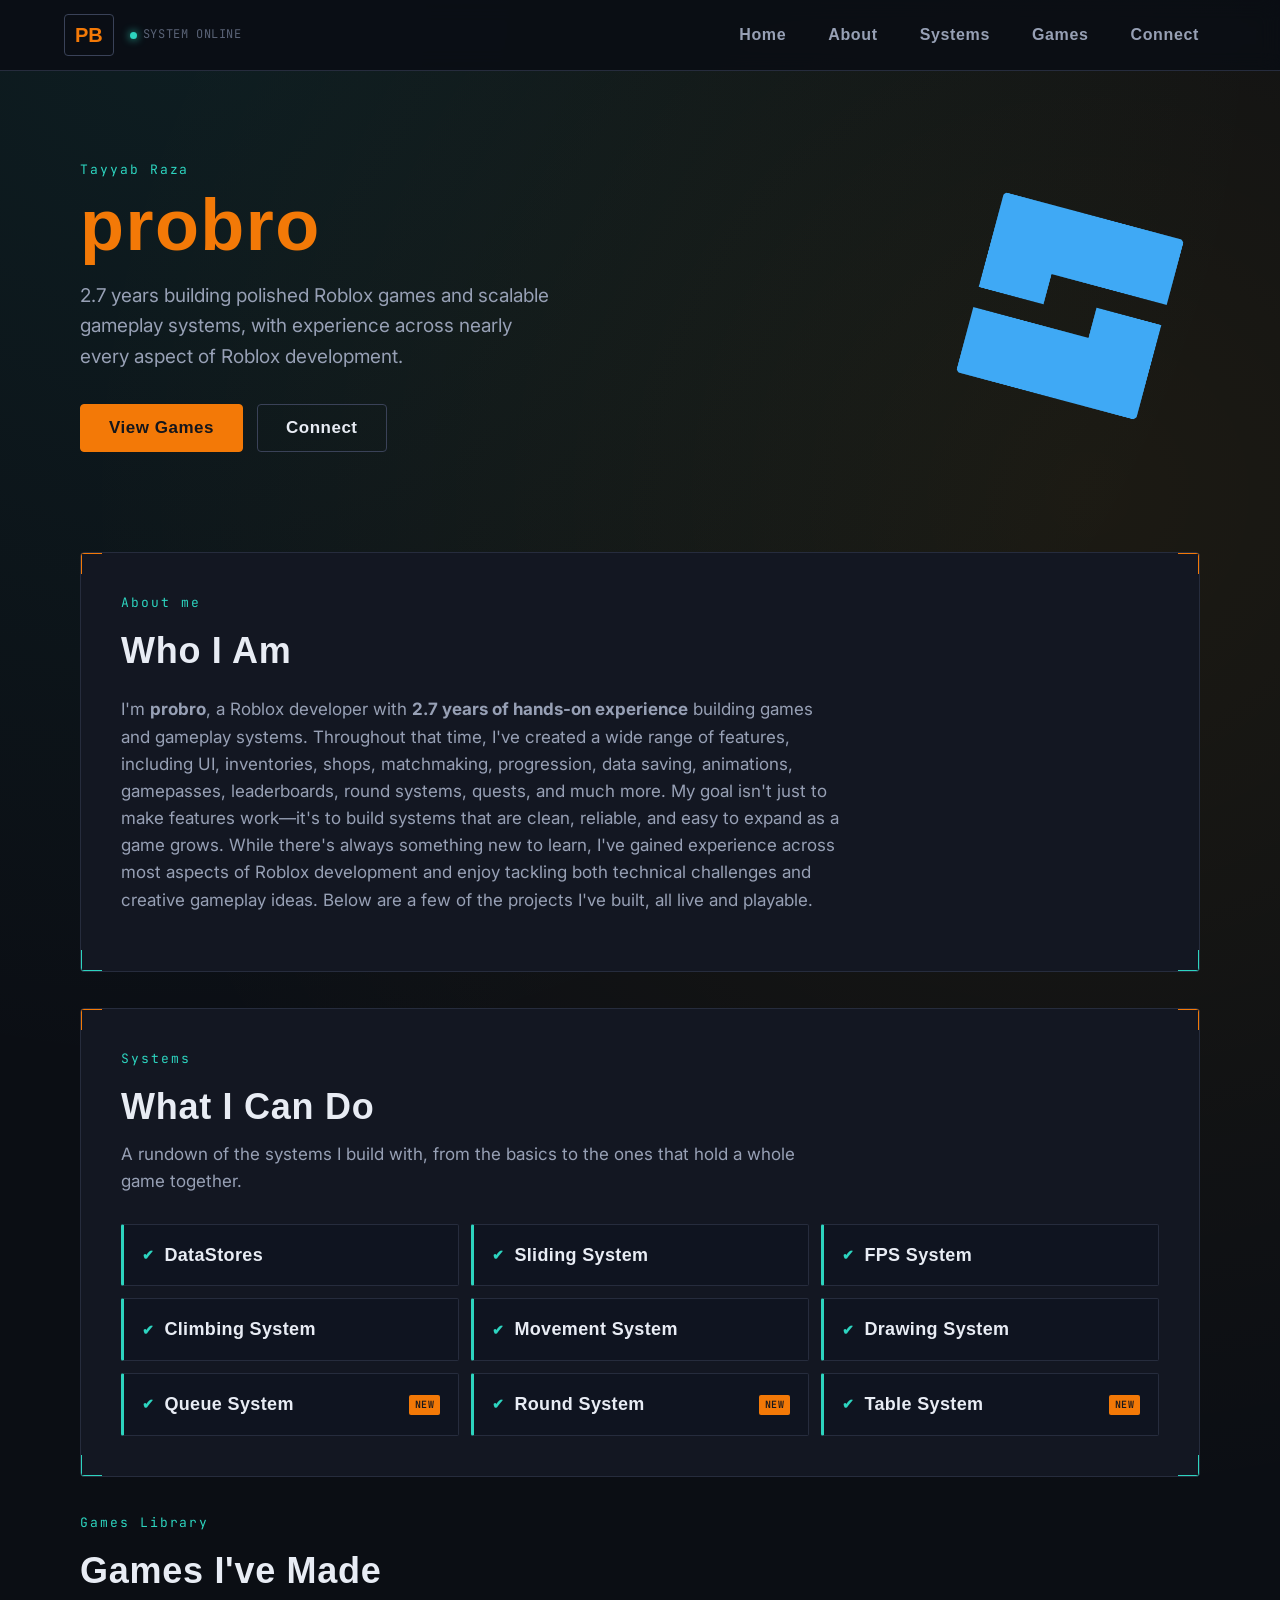
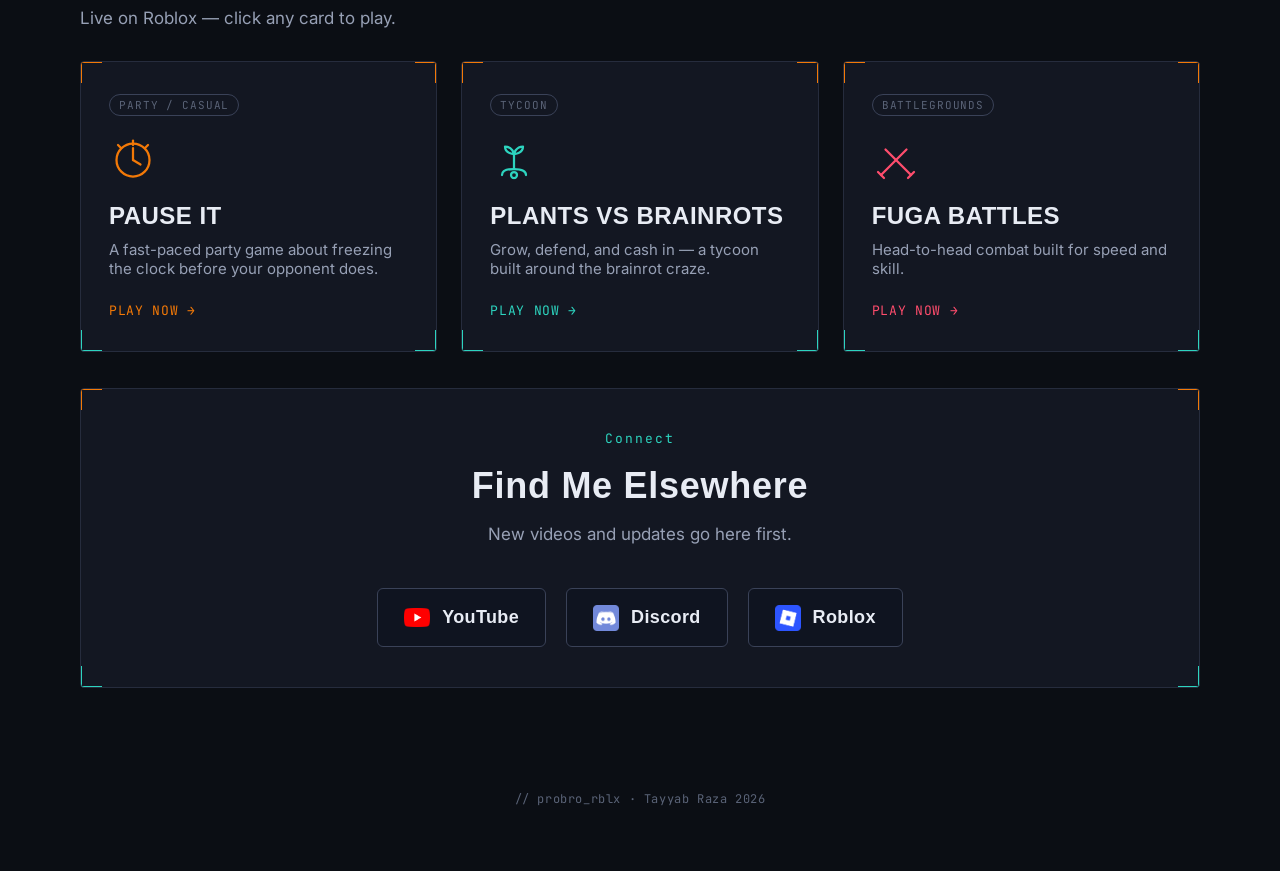
==== index.html @ f7aca0ba "Add files via upload" ====
<!DOCTYPE html>
<html lang="en">
<head>
<meta charset="UTF-8">
<meta name="viewport" content="width=device-width, initial-scale=1.0">
<title>probro — Roblox Developer</title>

<link rel="preconnect" href="https://fonts.googleapis.com">
<link rel="preconnect" href="https://fonts.gstatic.com" crossorigin>
<link href="https://fonts.googleapis.com/css2?family=Rajdhani:wght@500;600;700&family=Inter:wght@400;500;600&family=JetBrains+Mono:wght@400;500&display=swap" rel="stylesheet">

<link rel="stylesheet" href="style.css">
</head>
<body>

<nav class="navbar">
    <div class="nav-inner">
        <div class="nav-brand">
            <span class="nav-mark">PB</span>
            <span class="nav-status"><span class="status-dot"></span>SYSTEM ONLINE</span>
        </div>
        <ul>
            <li><button id="home-btn">Home</button></li>
            <li><button id="about-btn">About</button></li>
            <li><button id="systems-btn">Systems</button></li>
            <li><button id="games-btn">Games</button></li>
            <li><button id="connect-btn">Connect</button></li>
        </ul>
    </div>
</nav>

<header class="hero" id="home">
    <div class="hero-text">
        <p class="eyebrow">Tayyab Raza</p>
        <h1 id="titleh1"><a href="https://www.youtube.com/@probro_rblx" target="_blank" rel="noopener">probro</a></h1>
        <p class="hero-sub">2.7 years building polished Roblox games and scalable gameplay systems, with experience across nearly every aspect of Roblox development.</p>
        <div class="hero-cta">
            <button class="hud-btn hud-btn-primary" id="hero-games-btn">View Games</button>
            <button class="hud-btn" id="hero-connect-btn">Connect</button>
        </div>
    </div>

    <div class="avatar-frame">
        <img src="probro youtube icon.png" alt="probro avatar" id="avatar-img">
    </div>
</header>

<main>

    <section class="section hud-panel" id="about">
        <p class="eyebrow">About me</p>
        <h2>Who I Am</h2>
        <p class="body-text">
       I'm <b>probro</b>, a Roblox developer with <b>2.7 years of hands-on experience</b> building games and gameplay systems. Throughout that time, I've created a wide range of features, including UI, inventories, shops, matchmaking, progression, data saving, animations, gamepasses, leaderboards, round systems, quests, and much more.

My goal isn't just to make features work—it's to build systems that are clean, reliable, and easy to expand as a game grows. While there's always something new to learn, I've gained experience across most aspects of Roblox development and enjoy tackling both technical challenges and creative gameplay ideas. Below are a few of the projects I've built, all live and playable.

        </p>
    </section>

    <section class="section hud-panel" id="systems">
        <p class="eyebrow">Systems</p>
        <h2>What I Can Do</h2>
        <p class="body-text section-lead">A rundown of the systems I build with, from the basics to the ones that hold a whole game together.</p>

        <div class="systems-grid">
            <div class="tile"><span class="tile-check">✔</span>DataStores</div>
            <div class="tile"><span class="tile-check">✔</span>Sliding System</div>
            <div class="tile"><span class="tile-check">✔</span>FPS System</div>
            <div class="tile"><span class="tile-check">✔</span>Climbing System</div>
            <div class="tile"><span class="tile-check">✔</span>Movement System</div>
            <div class="tile"><span class="tile-check">✔</span>Drawing System</div>
            <div class="tile"><span class="tile-check">✔</span>Queue System<span class="tile-new">NEW</span></div>
            <div class="tile"><span class="tile-check">✔</span>Round System<span class="tile-new">NEW</span></div>
            <div class="tile"><span class="tile-check">✔</span>Table System<span class="tile-new">NEW</span></div>
        </div>
    </section>

    <section class="section" id="games">
        <p class="eyebrow">Games Library</p>
        <h2>Games I've Made</h2>
        <p class="body-text section-lead">Live on Roblox — click any card to play.</p>

        <div class="games-cont">

            <button class="game-card hud-panel" id="pauseIt" data-genre="party">
                <span class="genre-tag">PARTY / CASUAL</span>
                <span class="game-icon" aria-hidden="true">
                    <svg viewBox="0 0 64 64" fill="none" xmlns="http://www.w3.org/2000/svg">
                        <circle cx="32" cy="32" r="22" stroke="currentColor" stroke-width="3"/>
                        <line x1="32" y1="32" x2="32" y2="16" stroke="currentColor" stroke-width="3" stroke-linecap="round"/>
                        <line x1="32" y1="32" x2="42" y2="38" stroke="currentColor" stroke-width="3" stroke-linecap="round"/>
                        <line x1="32" y1="6" x2="32" y2="12" stroke="currentColor" stroke-width="3" stroke-linecap="round"/>
                        <line x1="52" y1="12" x2="48" y2="16" stroke="currentColor" stroke-width="3" stroke-linecap="round"/>
                        <line x1="12" y1="12" x2="16" y2="16" stroke="currentColor" stroke-width="3" stroke-linecap="round"/>
                    </svg>
                </span>
                <span class="game-title">Pause It</span>
                <span class="game-desc">A fast-paced party game about freezing the clock before your opponent does.</span>
                <span class="play-link">PLAY NOW →</span>
            </button>

            <button class="game-card hud-panel" id="plantsBrainrots" data-genre="tycoon">
                <span class="genre-tag">TYCOON</span>
                <span class="game-icon" aria-hidden="true">
                    <svg viewBox="0 0 64 64" fill="none" xmlns="http://www.w3.org/2000/svg">
                        <path d="M32 44V24" stroke="currentColor" stroke-width="3" stroke-linecap="round"/>
                        <path d="M32 24C32 24 20 24 20 14C30 14 32 24 32 24Z" stroke="currentColor" stroke-width="3" stroke-linejoin="round"/>
                        <path d="M32 24C32 24 44 24 44 14C34 14 32 24 32 24Z" stroke="currentColor" stroke-width="3" stroke-linejoin="round"/>
                        <path d="M16 52C16 46 23 44 32 44C41 44 48 46 48 52" stroke="currentColor" stroke-width="3" stroke-linecap="round"/>
                        <circle cx="32" cy="52" r="4" stroke="currentColor" stroke-width="3"/>
                    </svg>
                </span>
                <span class="game-title">Plants vs Brainrots</span>
                <span class="game-desc">Grow, defend, and cash in — a tycoon built around the brainrot craze.</span>
                <span class="play-link">PLAY NOW →</span>
            </button>

            <button class="game-card hud-panel" id="fugaBattles" data-genre="battle">
                <span class="genre-tag">BATTLEGROUNDS</span>
                <span class="game-icon" aria-hidden="true">
                    <svg viewBox="0 0 64 64" fill="none" xmlns="http://www.w3.org/2000/svg">
                        <line x1="12" y1="52" x2="46" y2="18" stroke="currentColor" stroke-width="3" stroke-linecap="round"/>
                        <line x1="52" y1="52" x2="18" y2="18" stroke="currentColor" stroke-width="3" stroke-linecap="round"/>
                        <line x1="8" y1="48" x2="16" y2="56" stroke="currentColor" stroke-width="3" stroke-linecap="round"/>
                        <line x1="56" y1="48" x2="48" y2="56" stroke="currentColor" stroke-width="3" stroke-linecap="round"/>
                    </svg>
                </span>
                <span class="game-title">Fuga Battles</span>
                <span class="game-desc">Head-to-head combat built for speed and skill.</span>
                <span class="play-link">PLAY NOW →</span>
            </button>

        </div>
    </section>

    <section class="section hud-panel connect-panel" id="connect">
        <p class="eyebrow">Connect</p>
        <h2>Find Me Elsewhere</h2>
        <p class="body-text section-lead">New videos and updates go here first.</p>

    <div class="connect-links">
    <a href="https://www.youtube.com/@probro_rblx" target="_blank" rel="noopener" class="connect-btn">
        <img src="youtube.png" alt="YouTube" class="connect-icon">
        <span>YouTube</span>
    </a>

    <a href="https://discord.com/invite/H6QWFF4KwK" target="_blank" rel="noopener" class="connect-btn">
        <img src="discord.png" alt="Discord" class="connect-icon">
        <span>Discord</span>
    </a>

    <a href="https://www.roblox.com/users/5418351594/profile" target="_blank" rel="noopener" class="connect-btn">
        <img src="roblox.png" alt="Roblox" class="connect-icon">
        <span>Roblox</span>
    </a>
</div>
    </section>

</main>

<footer class="site-footer">
    <p>// probro_rblx · Tayyab Raza <span id="year"></span></p>
</footer>

<script src="js.js"></script>
</body>
</html>
---- style.css ----
/* ===== Tokens ===== */
:root{
    --bg: #0b0e14;
    --bg-alt: #0f1420;
    --panel: #131722;
    --border: #262c3d;
    --border-bright: #3a4258;
    --gold: #f37907;
    --teal: #2dd4bf;
    --red: #ff4d6d;
    --text: #e8ecf4;
    --text-muted: #97a0b5;
    --text-dim: #5a6377;

    --font-display: 'Outfit', sans-serif;
    --font-body: 'Inter', sans-serif;
    --font-mono: 'JetBrains Mono', monospace;
}

*{ box-sizing: border-box; }

@property --angle{
    syntax: "<angle>";
    initial-value: 0deg;
    inherits: false;
}

.reveal{
    opacity: 0;
    transform: translateY(40px);
    filter: blur(6px);
    transition:
        opacity .8s cubic-bezier(.22,1,.36,1),
        transform .8s cubic-bezier(.22,1,.36,1),
        filter .8s cubic-bezier(.22,1,.36,1);
}

.reveal.show{
    opacity: 1;
    transform: translateY(0);
    filter: blur(0);
}

html{ scroll-behavior: smooth; }

body{
    margin: 0;
    background-color: var(--bg);
    background-image:
        radial-gradient(circle at 15% 0%, rgba(45,212,191,0.08), transparent 40%),
        radial-gradient(circle at 85% 20%, rgba(255,183,3,0.07), transparent 45%);
    color: var(--text);
    font-family: var(--font-body);
    line-height: 1.6;
}

.eyebrow{
    font-family: var(--font-mono);
    font-size: 13px;
    letter-spacing: 0.15em;
    color: var(--teal);
    margin: 0 0 8px 0;
}

h1, h2{
    font-family: var(--font-display);
    transform: uppercase;
    letter-spacing: 0.02em;
    margin: 0;
}

h2{
    font-size: 36px;
    font-weight: 700;
    color: var(--text);
    margin-bottom: 6px;
}

.body-text{
    font-size: 17px;
    color: var(--text-muted);
    max-width: 720px;
}

.section-lead{
    margin-top: 0;
    margin-bottom: 28px;
}

/* ===== HUD panel with bracket corners ===== */
.hud-panel{
    position: relative;
    background: var(--panel);
    border: 1px solid var(--border);
    border-radius: 4px;
    padding: 40px;
    background-image:
        linear-gradient(var(--gold), var(--gold)), linear-gradient(var(--gold), var(--gold)),
        linear-gradient(var(--gold), var(--gold)), linear-gradient(var(--gold), var(--gold)),
        linear-gradient(var(--teal), var(--teal)), linear-gradient(var(--teal), var(--teal)),
        linear-gradient(var(--teal), var(--teal)), linear-gradient(var(--teal), var(--teal));
    background-repeat: no-repeat;
    background-size: 22px 2px, 2px 22px, 22px 2px, 2px 22px, 22px 2px, 2px 22px, 22px 2px, 2px 22px;
    background-position:
        top -1px left -1px, top -1px left -1px,
        top -1px right -1px, top -1px right -1px,
        bottom -1px left -1px, bottom -1px left -1px,
        bottom -1px right -1px, bottom -1px right -1px;
}

/* ===== Navbar ===== */
.navbar{
    position: fixed;
    top: 0;
    left: 0;
    width: 100%;
    z-index: 1000;
    background-color: rgba(11, 14, 20, 0.9);
    backdrop-filter: blur(10px);
    border-bottom: 1px solid var(--border);
}

.nav-inner{
    max-width: 1200px;
    margin: 0 auto;
    display: flex;
    align-items: center;
    justify-content: space-between;
    padding: 14px 24px;
    flex-wrap: wrap;
    gap: 12px;
}

.nav-brand{
    display: flex;
    align-items: center;
    gap: 16px;
}

.nav-mark{
    font-family: var(--font-display);
    font-weight: 700;
    font-size: 20px;
    color: var(--gold);
    border: 1px solid var(--border-bright);
    padding: 4px 10px;
    border-radius: 4px;
}

.nav-status{
    font-family: var(--font-mono);
    font-size: 12px;
    color: var(--text-dim);
    display: flex;
    align-items: center;
    gap: 6px;
    letter-spacing: 0.05em;
}

.status-dot{
    width: 7px;
    height: 7px;
    border-radius: 50%;
    background: var(--teal);
    box-shadow: 0 0 8px var(--teal);
    animation: pulse 2s ease-in-out infinite;
}

.navbar ul{
    list-style: none;
    display: flex;
    gap: 8px;
    margin: 0;
    padding: 0;
    flex-wrap: wrap;
}

.navbar button{
    font-family: var(--font-display);
    font-weight: 600;
    letter-spacing: 0.04em;
    color: var(--text-muted);
    background: transparent;
    border: 1px solid transparent;
    padding: 8px 16px;
    font-size: 16px;
    border-radius: 4px;
    cursor: pointer;
    transition: all 0.2s;
}

.navbar button:hover{
    color: var(--text);
    border-color: var(--border-bright);
    background: rgba(255,255,255,0.03);
}

.navbar button:active{
    transform: scale(0.96);
}

/* ===== Hero ===== */
.hero{
    max-width: 1200px;
    margin: 0 auto;
    padding: 160px 40px 100px;
    display: flex;
    align-items: center;
    justify-content: space-between;
    gap: 60px;
    flex-wrap: wrap;
}

.hero-text{
    flex: 1;
    min-width: 320px;
}

#titleh1{
    font-size: 72px;
    color: var(--gold);
    line-height: 1;
    margin: 4px 0 20px;
}

#titleh1 a{
    text-decoration: none;
    color: inherit;
    transition: text-shadow 0.3s;
}

#titleh1 a:hover{
    text-shadow: 0 0 30px rgba(255,183,3,0.5);
}

.hero-sub{
    font-size: 19px;
    color: var(--text-muted);
    max-width: 480px;
    margin: 0 0 32px;
}

.hero-cta{
    display: flex;
    gap: 14px;
    flex-wrap: wrap;
}

.hud-btn{
    font-family: var(--font-display);
    font-weight: 600;
    font-size: 17px;
    letter-spacing: 0.03em;
    padding: 13px 28px;
    border-radius: 4px;
    border: 1px solid var(--border-bright);
    background: transparent;
    color: var(--text);
    cursor: pointer;
    transition: all 0.2s;
}

.hud-btn:hover{
    border-color: var(--teal);
    color: var(--teal);
    box-shadow: 0 0 16px rgba(45,212,191,0.15);
}

.hud-btn-primary{
    background: var(--gold);
    border-color: var(--gold);
    color: #14161c;
}

.hud-btn-primary:hover{
    background: transparent;
    color: var(--gold);
    box-shadow: 0 0 16px rgba(255,183,3,0.25);
}

/* ===== Avatar ring ===== */
 .avatar-frame{
    position: relative;
    width: 260px;
    height: 260px;
    flex-shrink: 0;
    border-radius: 50%;
}

/* .avatar-frame::before{
    content: '';
    position: absolute;
    inset: -10px;
    border-radius: 50%;
    background: conic-gradient(from var(--angle), var(--gold), var(--teal), var(--gold));
    animation: spin 6s linear infinite;
    z-index: 0;
}

.avatar-frame::after{
    content: '';
    position: absolute;
    inset: -10px;
    border-radius: 50%;
    background: conic-gradient(from var(--angle), var(--gold), var(--teal), var(--gold));
    animation: spin 6s linear infinite;
    filter: blur(2rem);
    opacity: 0.35;
    z-index: 0;
}  */

#avatar-img{
    position: relative;
    z-index: 1;
    width: 100%;
    height: 100%;
    object-fit: cover;
    border-radius: 50%;
    --border: 4px solid var(--bg);
}

@keyframes spin{
    from{ --angle: 0deg; }
    to{ --angle: 360deg; }
}

@keyframes pulse{
    0%, 100%{ opacity: 1; }
    50%{ opacity: 0.4; }
}

/* ===== Sections ===== */
main{
    max-width: 1200px;
    margin: 0 auto;
    padding: 0 40px 60px;
    display: flex;
    flex-direction: column;
    gap: 36px;
}

.section{
    animation: appear 0.8s ease-out forwards;
    animation-timeline: view();
    animation-range: entry 0% cover 30%;
    opacity: 0;
}

@keyframes appear{
    from{ opacity: 0; transform: translateY(40px); }
    to{ opacity: 1; transform: translateY(0); }
}

@media (prefers-reduced-motion: reduce){
    .section{ animation: none; opacity: 1; }
    .avatar-frame::before, .avatar-frame::after, .status-dot{ animation: none; }
    html{ scroll-behavior: auto; }
}

/* ===== Systems grid ===== */
.systems-grid{
    display: grid;
    grid-template-columns: repeat(3, 1fr);
    gap: 12px;
}

.tile{
    position: relative;
    background: var(--bg-alt);
    border: 1px solid var(--border);
    border-left: 3px solid var(--teal);
    padding: 16px 18px;
    font-family: var(--font-display);
    font-weight: 600;
    font-size: 18px;
    letter-spacing: 0.02em;
    display: flex;
    align-items: center;
    gap: 10px;
    border-radius: 2px;
}

.tile-check{
    color: var(--teal);
    font-size: 14px;
}

.tile-new{
    margin-left: auto;
    font-family: var(--font-mono);
    font-size: 10px;
    letter-spacing: 0.05em;
    color: #14161c;
    background: var(--gold);
    padding: 2px 6px;
    border-radius: 2px;
}

/* ===== Games ===== */
.games-cont{
    display: grid;
    grid-template-columns: repeat(3, 1fr);
    gap: 24px;
}

.game-card{
    display: flex;
    flex-direction: column;
    align-items: flex-start;
    text-align: left;
    padding: 32px 28px;
    cursor: pointer;
    color: var(--text);
    font-family: var(--font-body);
    transition: transform 0.25s, box-shadow 0.25s, border-color 0.25s;
}

.game-card:hover{
    transform: translateY(-6px);
    box-shadow: 0 12px 32px rgba(0,0,0,0.4);
}

.game-card:active{
    transform: translateY(-2px);
}

.genre-tag{
    font-family: var(--font-mono);
    font-size: 11px;
    letter-spacing: 0.08em;
    color: var(--text-dim);
    border: 1px solid var(--border-bright);
    padding: 3px 9px;
    border-radius: 20px;
    margin-bottom: 20px;
}

.game-icon{
    width: 48px;
    height: 48px;
    margin-bottom: 18px;
}

.game-card[data-genre="party"] .game-icon{ color: var(--gold); }
.game-card[data-genre="tycoon"] .game-icon{ color: var(--teal); }
.game-card[data-genre="battle"] .game-icon{ color: var(--red); }

.game-title{
    font-family: var(--font-display);
    font-weight: 700;
    font-size: 24px;
    text-transform: uppercase;
    letter-spacing: 0.02em;
    margin-bottom: 10px;
}

.game-desc{
    font-size: 15px;
    color: var(--text-muted);
    margin-bottom: 24px;
    flex-grow: 1;
}

.play-link{
    font-family: var(--font-mono);
    font-size: 13px;
    letter-spacing: 0.05em;
    color: var(--teal);
}

.game-card[data-genre="party"] .play-link{ color: var(--gold); }
.game-card[data-genre="battle"] .play-link{ color: var(--red); }

/* ===== Connect ===== */
.connect-panel{
    text-align: center;
    display: flex;
    flex-direction: column;
    align-items: center;
}

.connect-links{
    display: flex;
    gap: 20px;
    margin-top: 12px;
    flex-wrap: wrap;
    justify-content: center;
}

.connect-btn{
    display: flex;
    align-items: center;
    gap: 12px;
    padding: 14px 26px;
    border: 1px solid var(--border-bright);
    border-radius: 6px;
    text-decoration: none;
    color: var(--text);
    font-family: var(--font-display);
    font-weight: 600;
    font-size: 18px;
    letter-spacing: 0.02em;
    transition: all 0.2s;
    background: var(--bg-alt);
}

.connect-btn:hover{
    border-color: var(--teal);
    box-shadow: 0 0 20px rgba(45,212,191,0.15);
    transform: translateY(-3px);
}

.connect-icon{
    width: 26px;
    height: 26px;
    object-fit: contain;
}

/* ===== Footer ===== */
.site-footer{
    text-align: center;
    padding: 30px 20px 50px;
    font-family: var(--font-mono);
    font-size: 12px;
    color: var(--text-dim);
    letter-spacing: 0.05em;
}

/* ===== Responsive ===== */
@media (max-width: 900px){
    .systems-grid{ grid-template-columns: repeat(2, 1fr); }
    .games-cont{ grid-template-columns: 1fr; }
}

@media (max-width: 700px){
    .hero{ flex-direction: column-reverse; padding: 140px 24px 60px; text-align: center; }
    .hero-text{ text-align: center; }
    .hero-sub{ margin-left: auto; margin-right: auto; }
    .hero-cta{ justify-content: center; }
    #titleh1{ font-size: 54px; }
    .systems-grid{ grid-template-columns: 1fr; }
    main{ padding: 0 20px 60px; }
    .hud-panel{ padding: 28px 22px; }
    .nav-inner{ justify-content: center; }
}
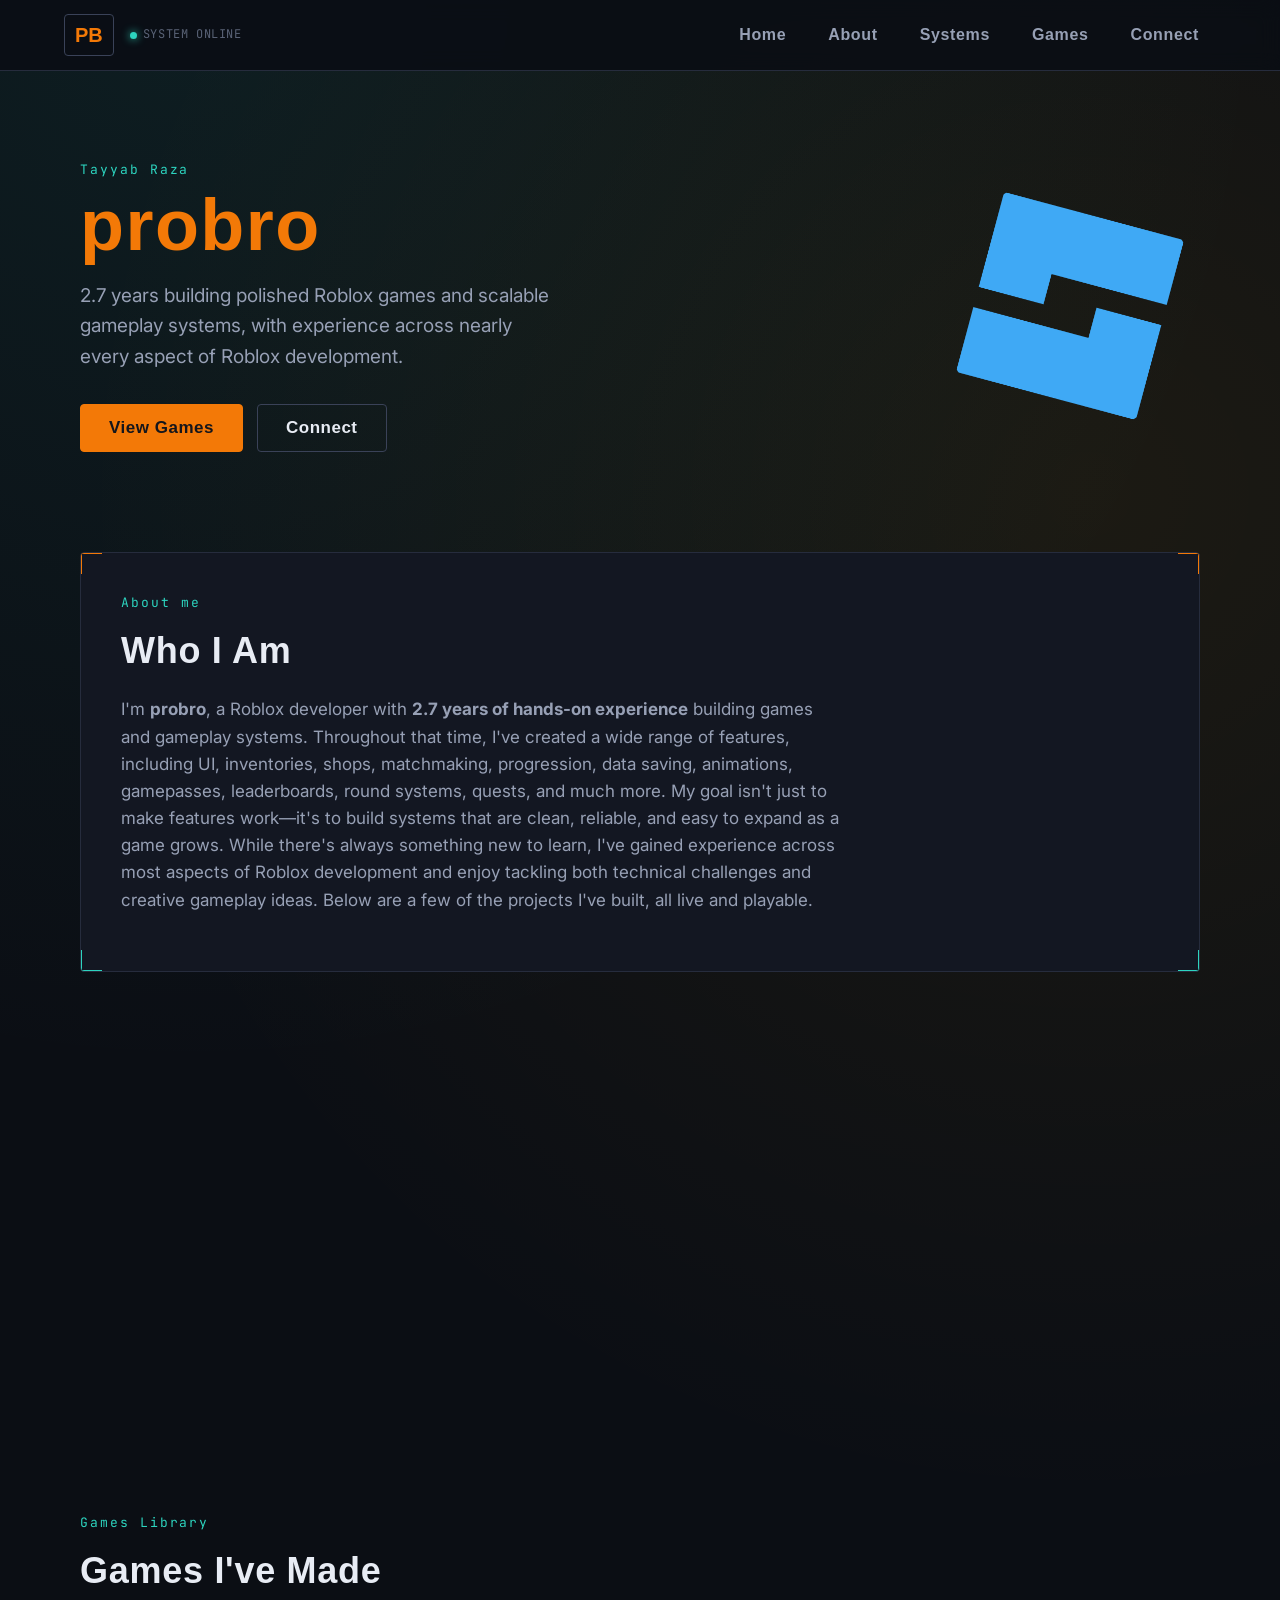
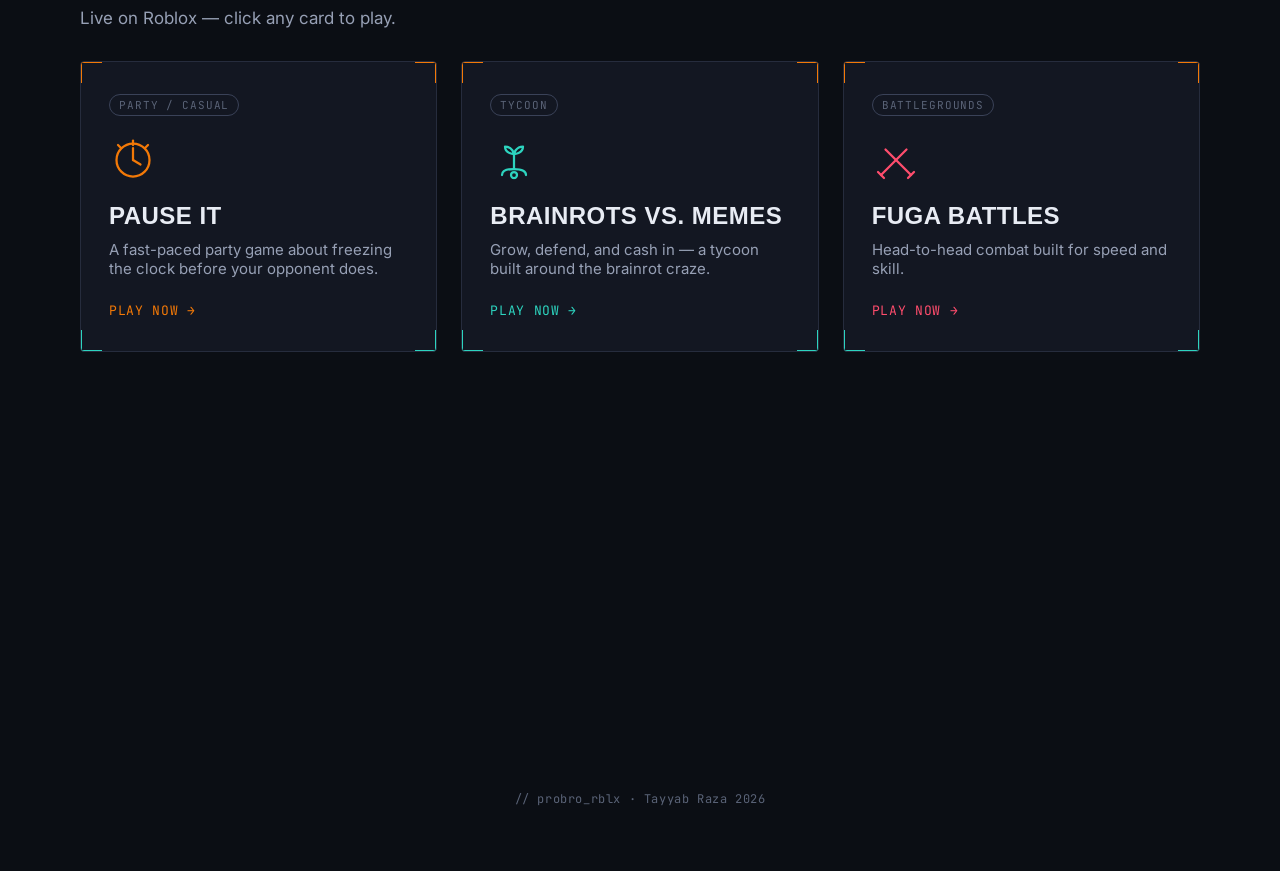
==== commit 9b1ce24f: "Update index.html" ====
--- a/index.html
+++ b/index.html
@@ -111,7 +111,7 @@
                         <circle cx="32" cy="52" r="4" stroke="currentColor" stroke-width="3"/>
                     </svg>
                 </span>
-                <span class="game-title">Plants vs Brainrots</span>
+                <span class="game-title">Brainrots VS. Memes</span>
                 <span class="game-desc">Grow, defend, and cash in — a tycoon built around the brainrot craze.</span>
                 <span class="play-link">PLAY NOW →</span>
             </button>
@@ -165,4 +165,4 @@
 
 <script src="js.js"></script>
 </body>
-</html>+</html>
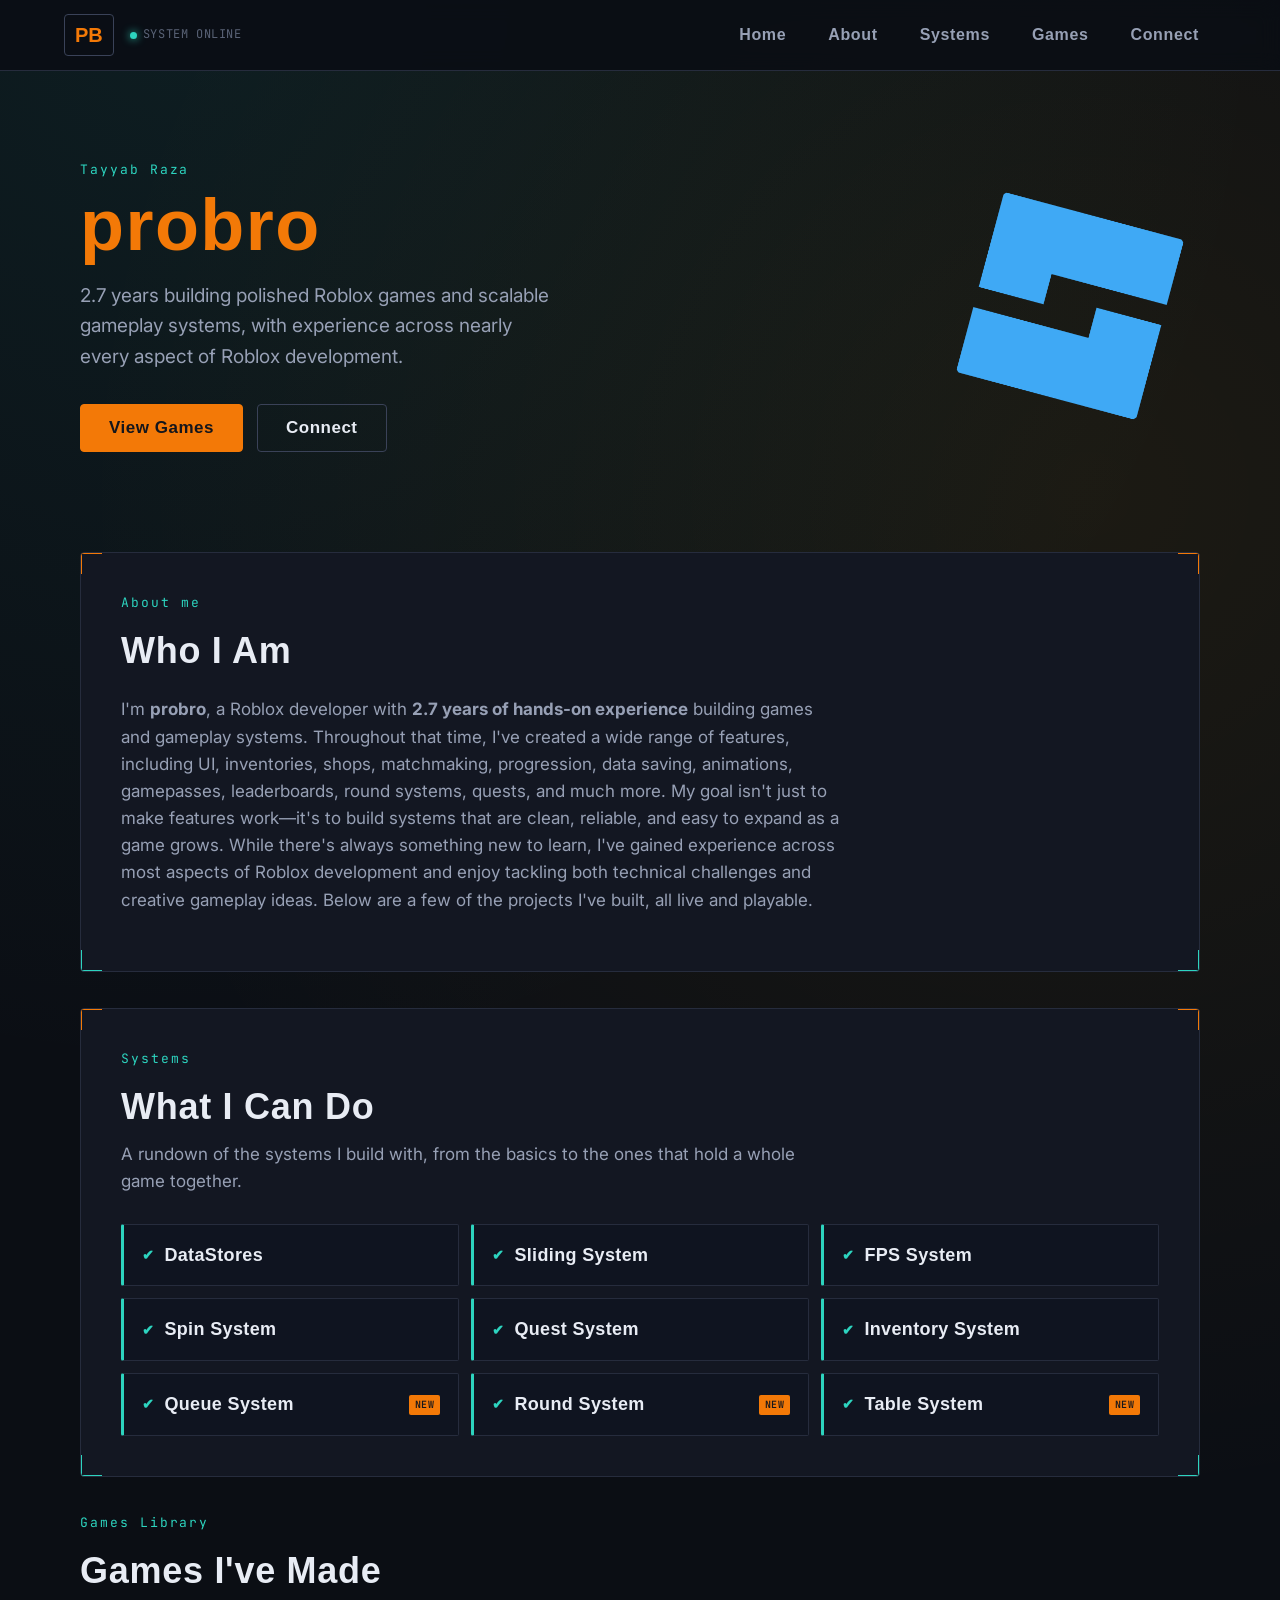
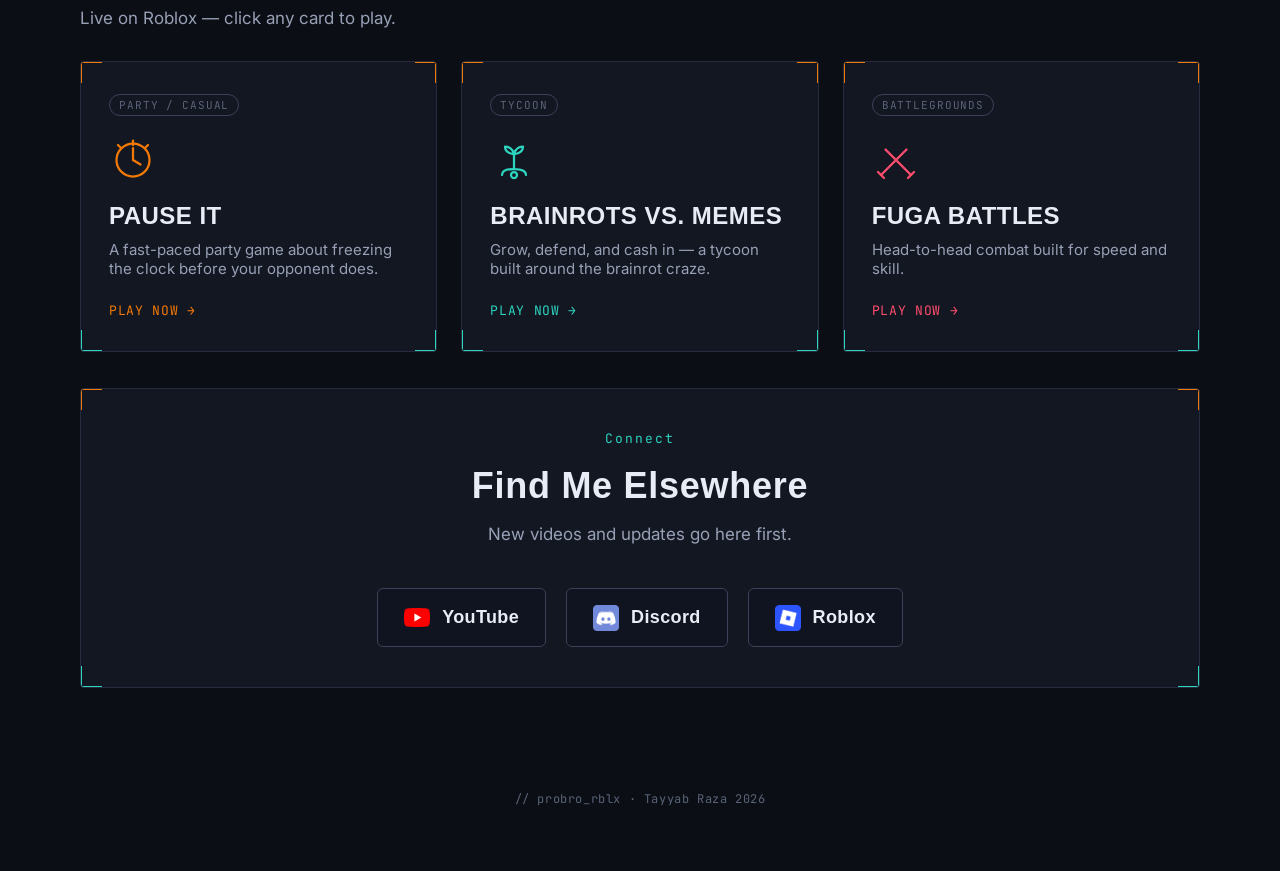
==== commit c65668cd: "Update index.html" ====
--- a/index.html
+++ b/index.html
@@ -67,9 +67,9 @@
             <div class="tile"><span class="tile-check">✔</span>DataStores</div>
             <div class="tile"><span class="tile-check">✔</span>Sliding System</div>
             <div class="tile"><span class="tile-check">✔</span>FPS System</div>
-            <div class="tile"><span class="tile-check">✔</span>Climbing System</div>
-            <div class="tile"><span class="tile-check">✔</span>Movement System</div>
-            <div class="tile"><span class="tile-check">✔</span>Drawing System</div>
+            <div class="tile"><span class="tile-check">✔</span>Spin System</div>
+            <div class="tile"><span class="tile-check">✔</span>Quest System</div>
+            <div class="tile"><span class="tile-check">✔</span>Inventory System</div>
             <div class="tile"><span class="tile-check">✔</span>Queue System<span class="tile-new">NEW</span></div>
             <div class="tile"><span class="tile-check">✔</span>Round System<span class="tile-new">NEW</span></div>
             <div class="tile"><span class="tile-check">✔</span>Table System<span class="tile-new">NEW</span></div>
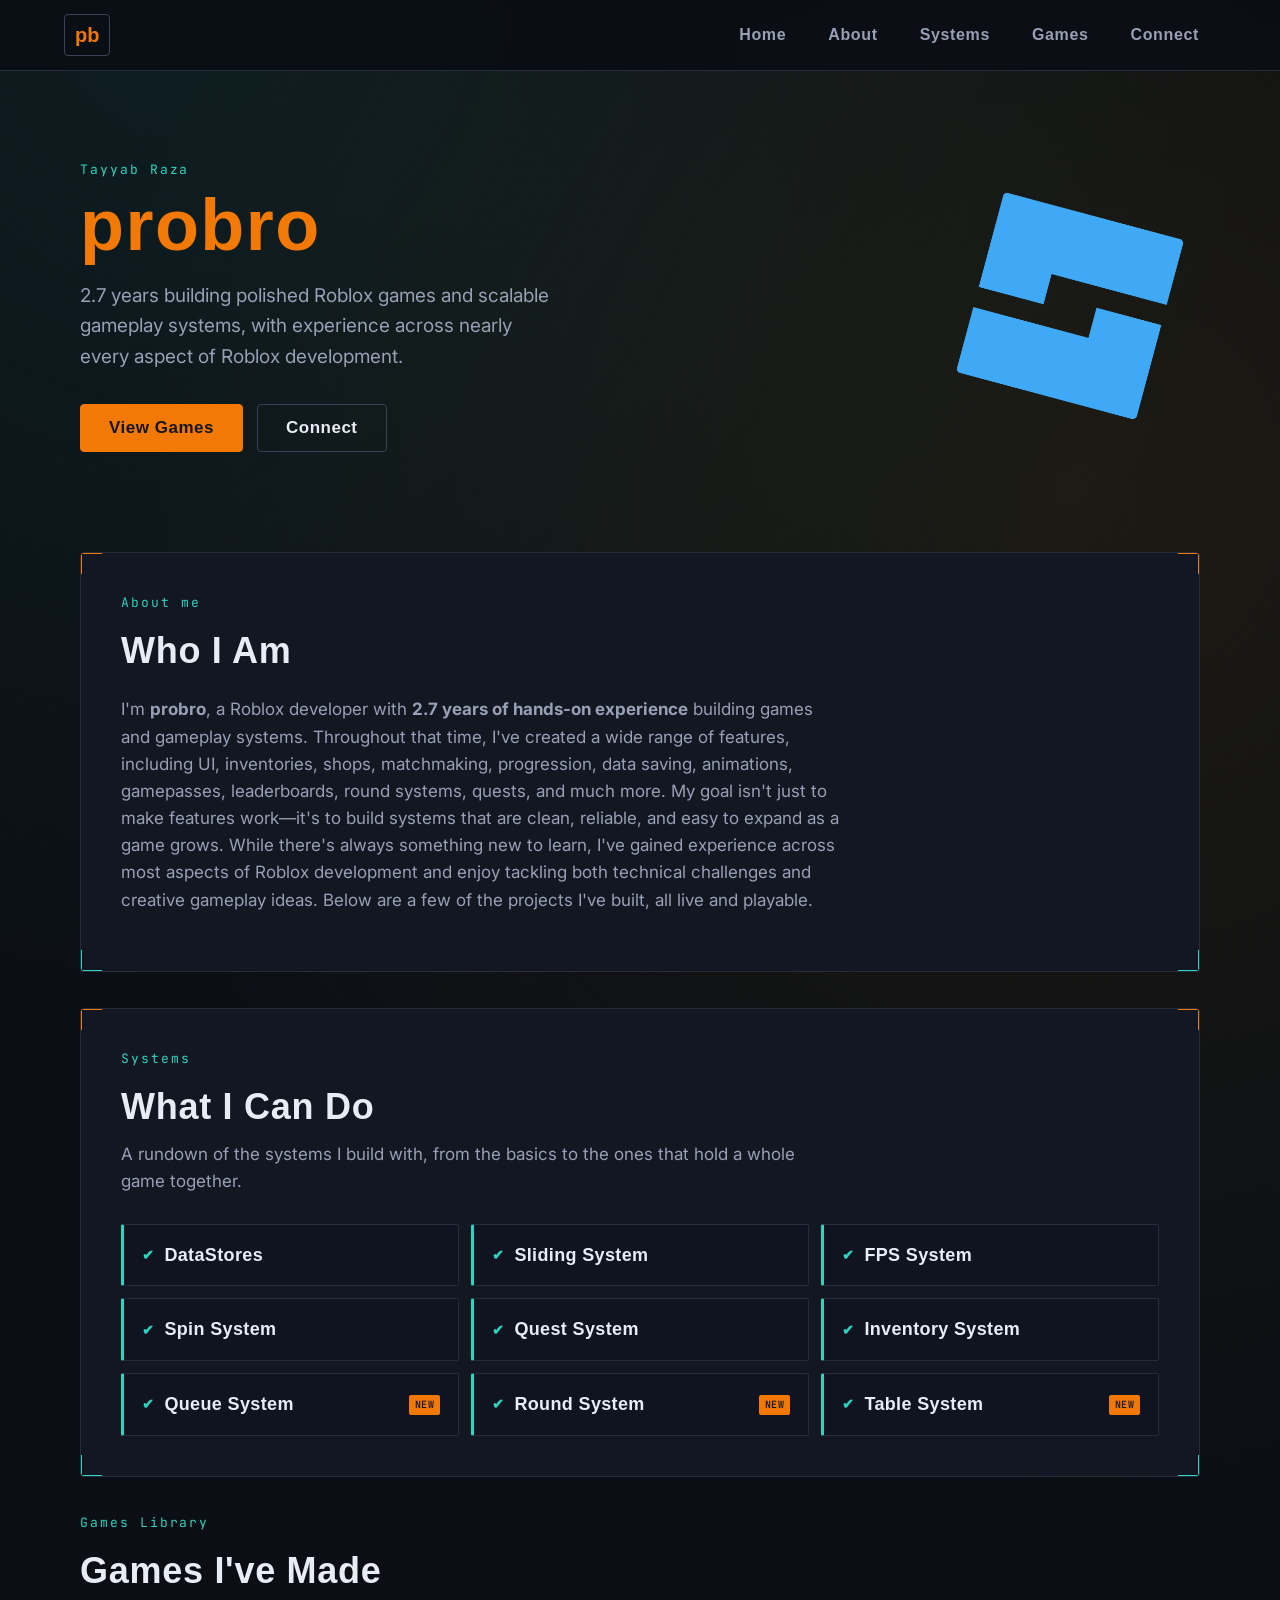
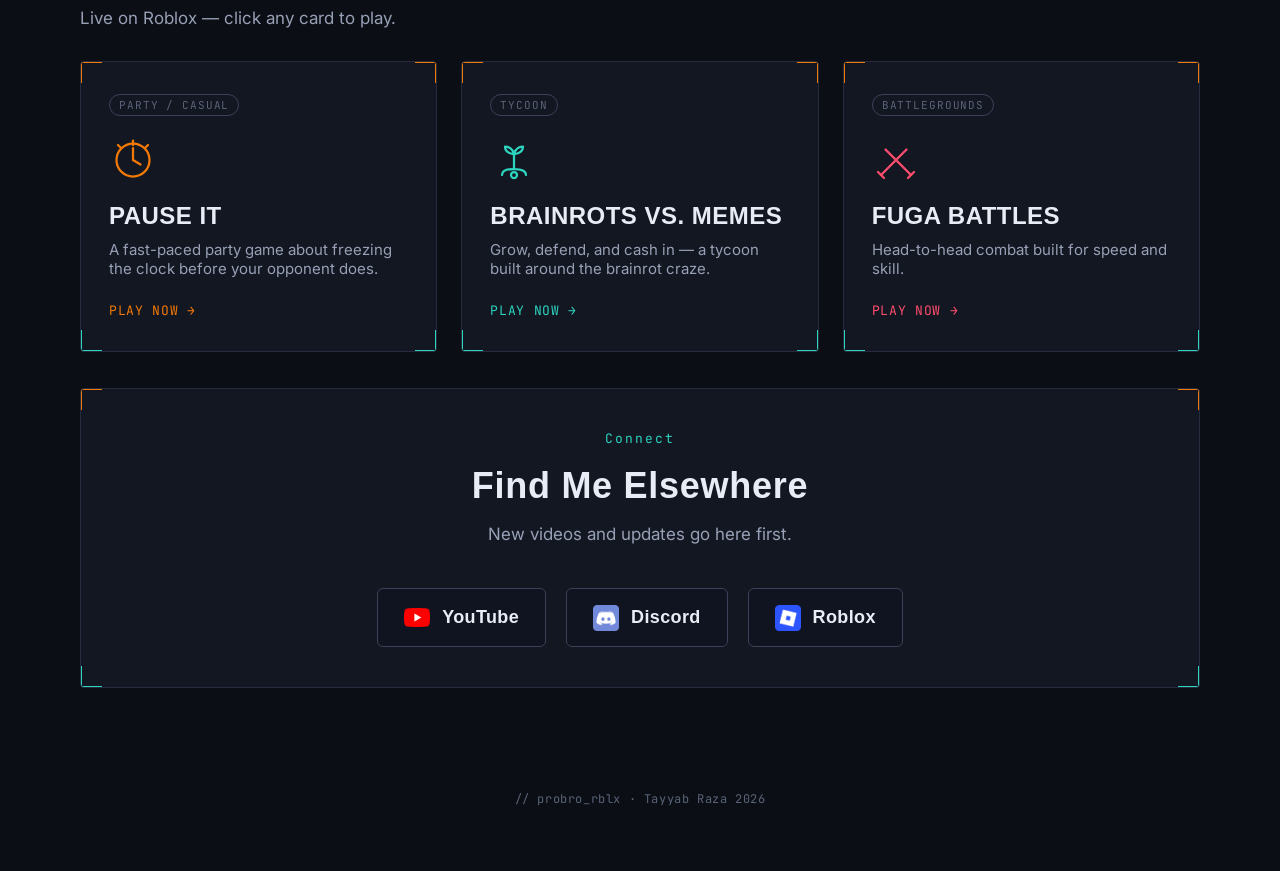
==== commit 6edeaedb: "Update index.html" ====
--- a/index.html
+++ b/index.html
@@ -16,8 +16,8 @@
 <nav class="navbar">
     <div class="nav-inner">
         <div class="nav-brand">
-            <span class="nav-mark">PB</span>
-            <span class="nav-status"><span class="status-dot"></span>SYSTEM ONLINE</span>
+            <span class="nav-mark">pb</span>
+            <!--<span class="nav-status"><span class="status-dot"></span>SYSTEM ONLINE</span>-->
         </div>
         <ul>
             <li><button id="home-btn">Home</button></li>
